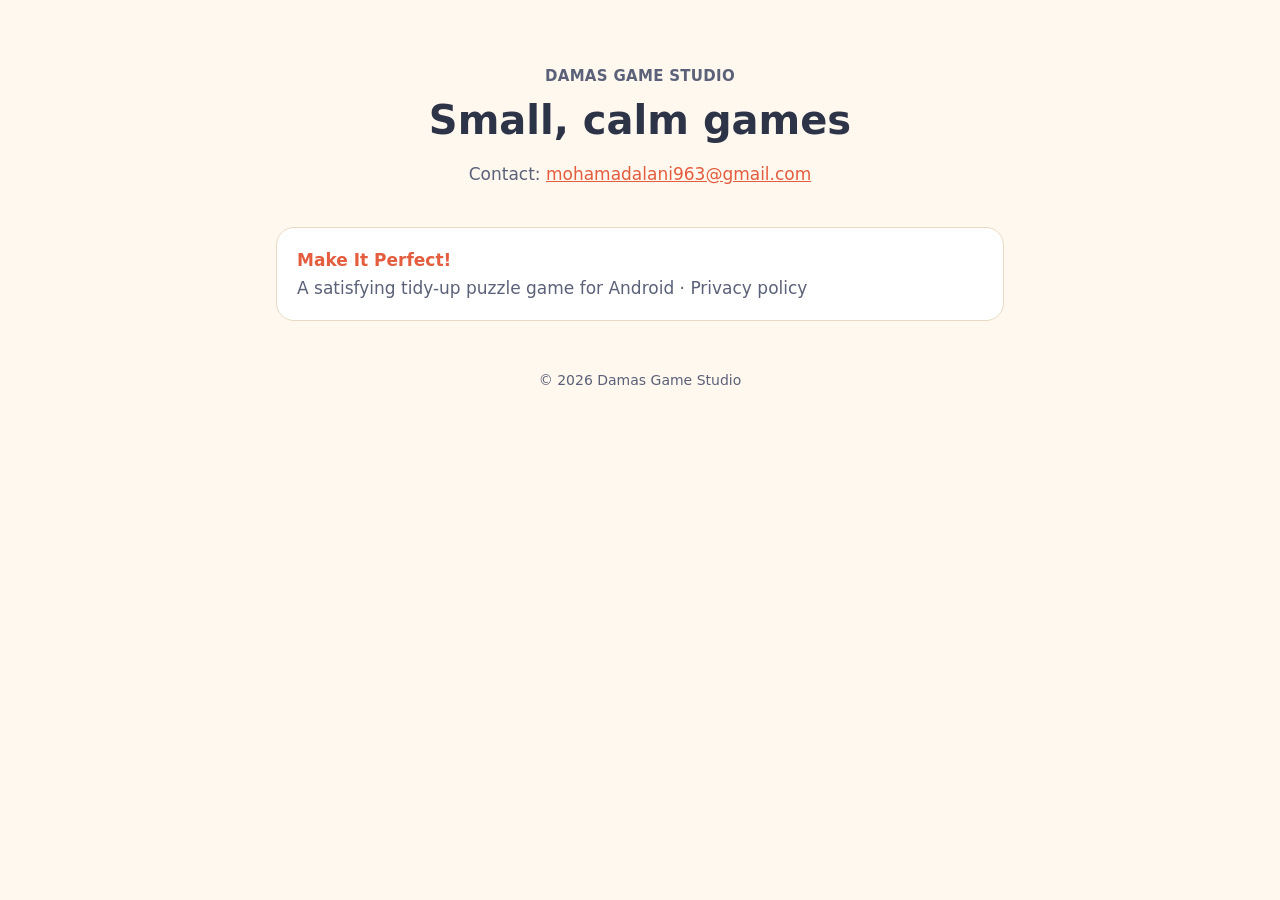
==== index.html @ 31f963d7 "Damas Game Studio site: Make It Perfect! privacy policy, app-ads.txt" ====
<!doctype html>
<html lang="en">
<head>
<meta charset="utf-8">
<meta name="viewport" content="width=device-width, initial-scale=1">
<title>Damas Game Studio · Games</title>
<meta name="description" content="Games by Damas Game Studio.">
<link rel="stylesheet" href="/style.css">
</head>
<body>
<main>
  <header class="hero">
    <div class="brand">Damas Game Studio</div>
    <h1>Small, calm games</h1>
    <p class="muted">Contact: <a href="mailto:mohamadalani963@gmail.com">mohamadalani963@gmail.com</a></p>
  </header>
  <a class="card-link" href="/makeitperfect/privacy/">
    <strong>Make It Perfect!</strong><br>
    <span class="muted">A satisfying tidy-up puzzle game for Android · Privacy policy</span>
  </a>
  <footer>© 2026 Damas Game Studio</footer>
</main>
</body>
</html>
---- style.css ----
:root {
  --ink: #2e3448; --ink-soft: #5b6178; --paper: #fff8ef; --cream: #fbefdf;
  --accent: #e35d3e; --line: #ead9c3; --card: #ffffff;
}
@media (prefers-color-scheme: dark) {
  :root { --ink: #f3ece2; --ink-soft: #b9b2c4; --paper: #1d2030; --cream: #262a3d;
          --accent: #ff8a6b; --line: #363b52; --card: #23273a; }
}
* { box-sizing: border-box; }
html { -webkit-text-size-adjust: 100%; }
body {
  margin: 0; background: var(--paper); color: var(--ink);
  font: 17px/1.65 system-ui, -apple-system, "Segoe UI", Roboto, sans-serif;
}
main { max-width: 760px; margin: 0 auto; padding: 40px 16px 64px; }
header.hero { text-align: center; padding: 24px 0 8px; }
.brand { font-weight: 800; letter-spacing: .02em; font-size: 15px; color: var(--ink-soft); text-transform: uppercase; }
h1 { font-size: clamp(28px, 6vw, 40px); line-height: 1.15; margin: 8px 0 6px; }
h1 .perfect { color: var(--accent); }
h2 { font-size: 21px; margin: 36px 0 8px; padding-top: 8px; border-top: 1px solid var(--line); }
h3 { font-size: 17px; margin: 20px 0 4px; }
p, li { color: var(--ink); }
.muted { color: var(--ink-soft); }
a { color: var(--accent); }
.summary { background: var(--card); border: 1px solid var(--line); border-radius: 18px; padding: 18px 20px; margin: 24px 0; }
.summary ul { margin: 6px 0 0; padding-left: 20px; }
table { width: 100%; border-collapse: collapse; margin: 10px 0; font-size: 15px; }
th, td { text-align: left; vertical-align: top; padding: 9px 10px; border-bottom: 1px solid var(--line); }
th { color: var(--ink-soft); font-weight: 600; }
.table-wrap { overflow-x: auto; }
footer { margin-top: 48px; font-size: 14px; color: var(--ink-soft); text-align: center; }
.card-link { display: block; background: var(--card); border: 1px solid var(--line); border-radius: 18px;
  padding: 18px 20px; margin: 14px 0; text-decoration: none; color: var(--ink); }
.card-link strong { color: var(--accent); }
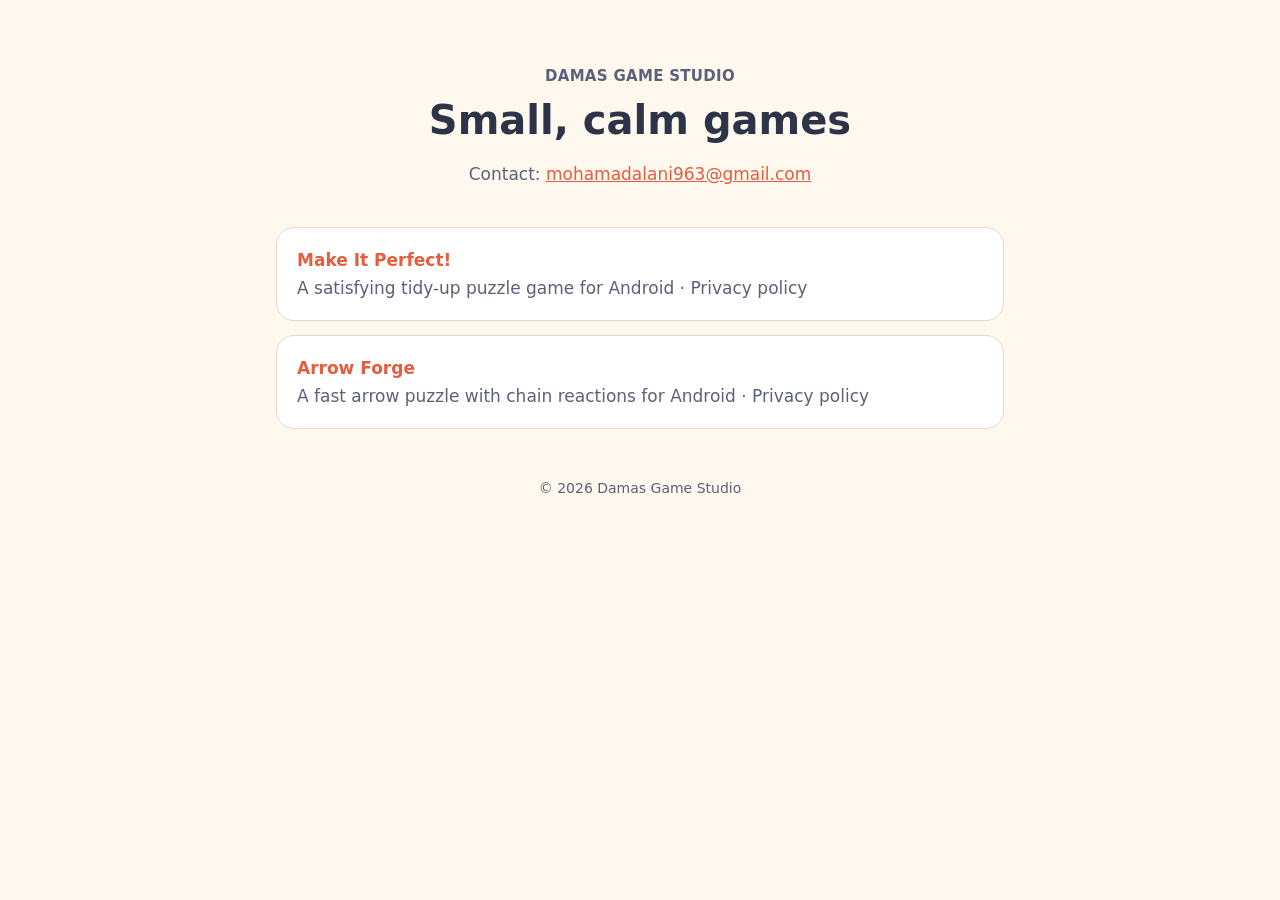
==== commit 438bbf62: "Arrow Forge: privacy policy page, home card; app-ads.txt covers both games Co-Authored-By: Claude Op" ====
--- a/index.html
+++ b/index.html
@@ -18,6 +18,10 @@
     <strong>Make It Perfect!</strong><br>
     <span class="muted">A satisfying tidy-up puzzle game for Android · Privacy policy</span>
   </a>
+  <a class="card-link" href="/arrowforge/privacy/">
+    <strong>Arrow Forge</strong><br>
+    <span class="muted">A fast arrow puzzle with chain reactions for Android · Privacy policy</span>
+  </a>
   <footer>© 2026 Damas Game Studio</footer>
 </main>
 </body>
